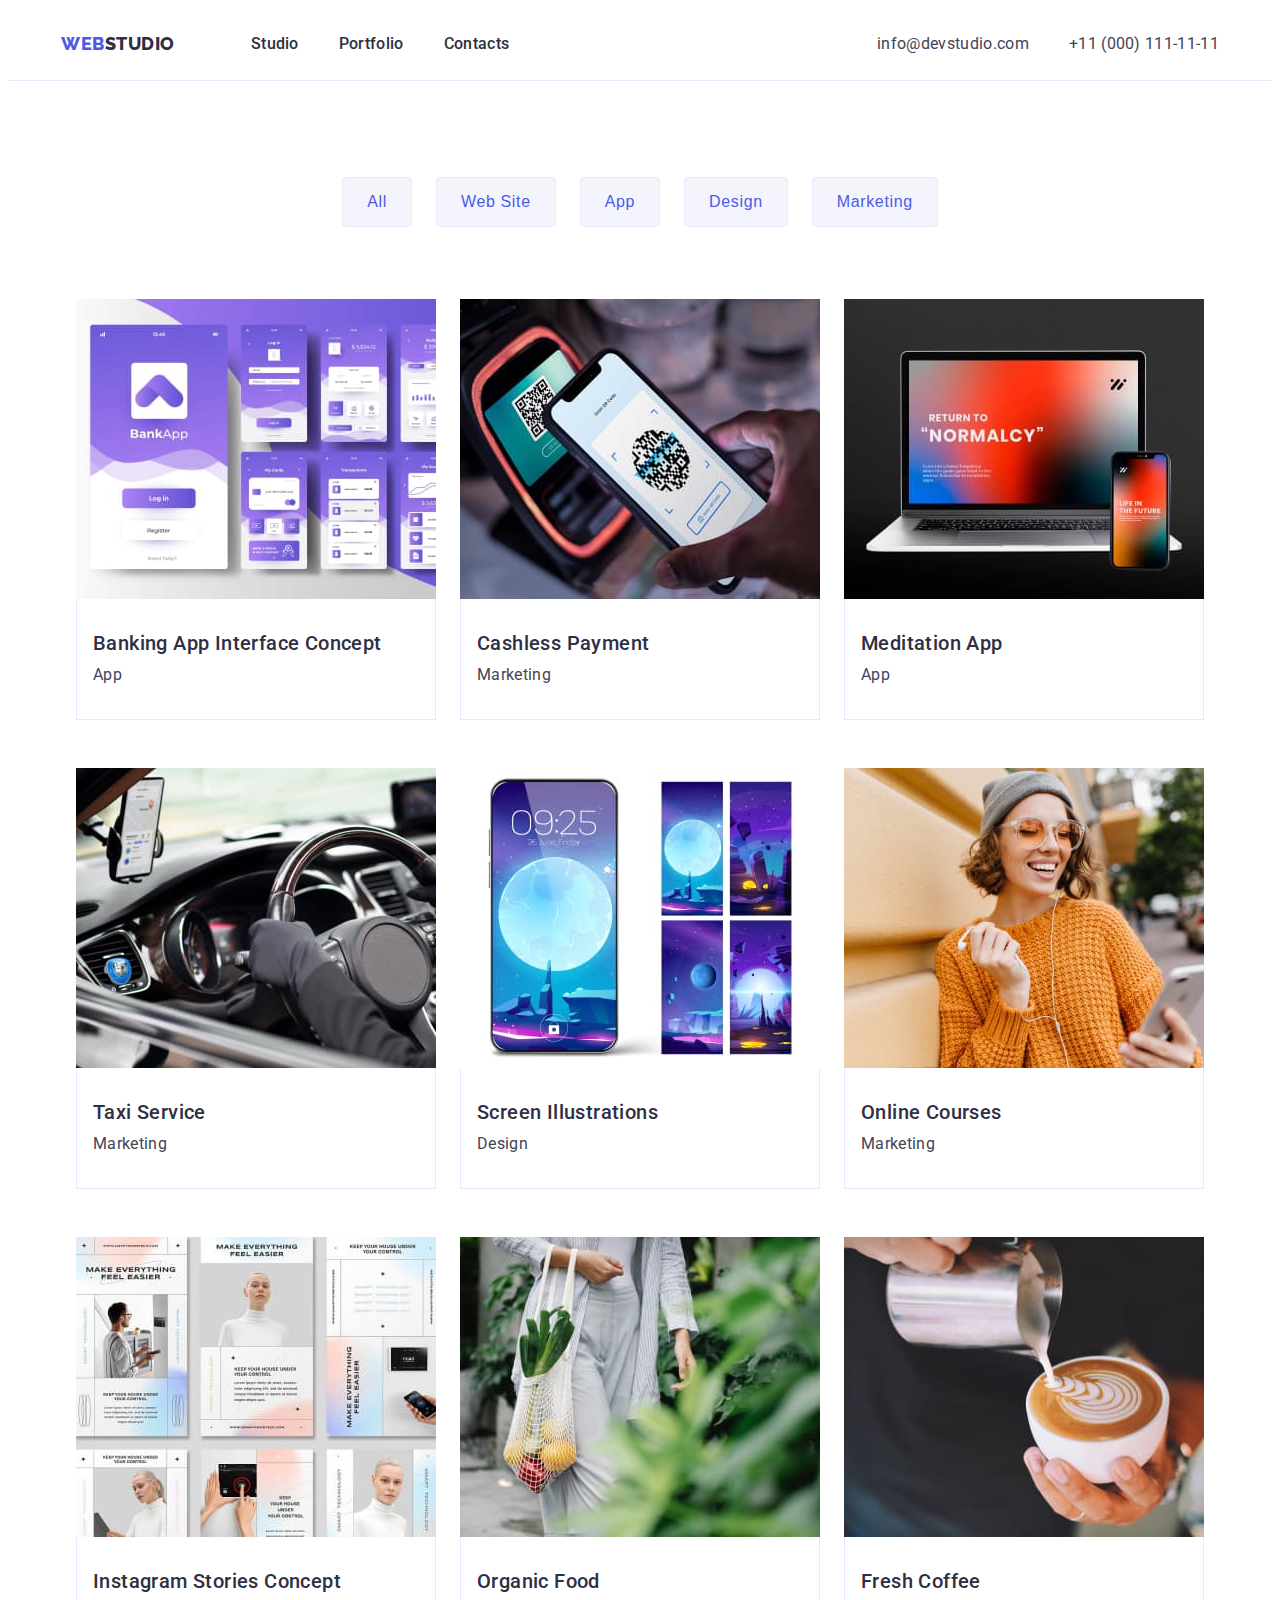
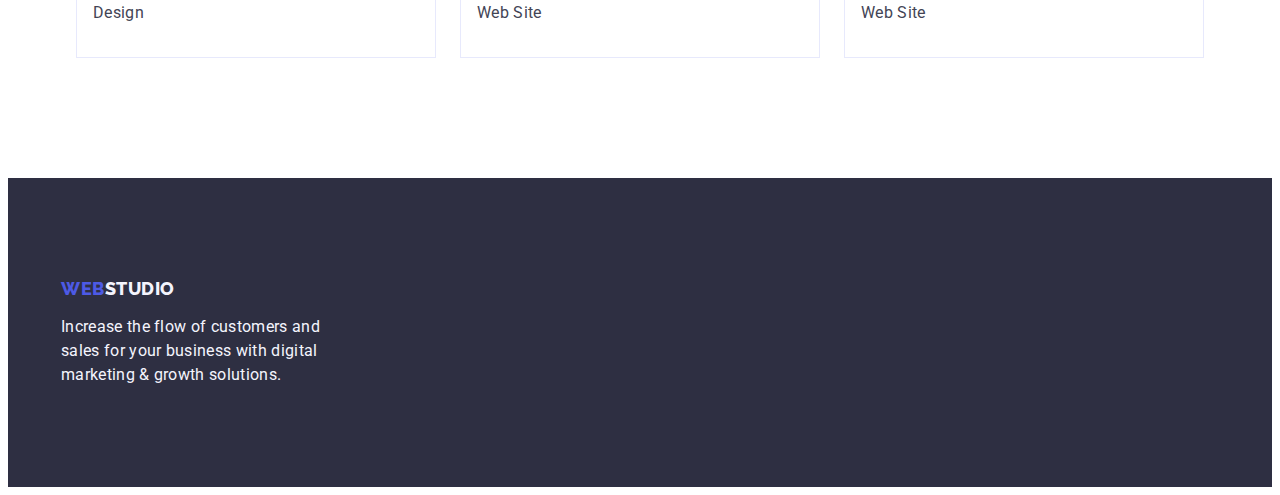
==== portfolio.html @ 00704b88 "Initial commit" ====
<!DOCTYPE html>
<html lang="en">
  <head>
    <meta charset="UTF-8" />
    <meta http-equiv="X-UA-Compatible" content="IE=edge" />
    <meta name="viewport" content="width=device-width, initial-scale=1.0" />
    <title>Portfolio</title>
    <link rel="preconnect" href="https://fonts.googleapis.com" />
    <link rel="preconnect" href="https://fonts.gstatic.com" crossorigin />
    <link
      href="https://fonts.googleapis.com/css2?family=Raleway:wght@800&family=Roboto:wght@400;500;700;900&display=swap"
      rel="stylesheet"
    />
    <link
      rel="stylesheet"
      href="https://cdnjs.cloudflare.com/ajax/libs/modern-normalize/1.1.0/modern-normalize.min.css"
      integrity="sha512-wpPYUAdjBVSE4KJnH1VR1HeZfpl1ub8YT/NKx4PuQ5NmX2tKuGu6U/JRp5y+Y8XG2tV+wKQpNHVUX03MfMFn9Q=="
      crossorigin="anonymous"
      referrerpolicy="no-referrer"
    />
    <link rel="stylesheet" href="./css/styles.css" />
  </head>
  <body>
    <!-- Header -->
    <header class="header">
      <div class="header-container container">
        <nav class="nav">
          <a href="./index.html" class="header-logo logo link"
            >Web<span class="header-studio">Studio</span></a
          >

          <ul class="list nav-list">
            <li class="nav-item"><a href="./index.html" class="link nav-link">Studio</a></li>
            <li class="nav-item"><a href="./portfolio.html" class="link nav-link">Portfolio</a></li>
            <li class="nav-item"><a href="" class="link nav-link">Contacts</a></li>
          </ul>
        </nav>
        <address class="address">
          <ul class="list address-list">
            <li class="address-item">
              <a href="mailto:info@devstudio.com" class="link address-link">info@devstudio.com</a>
            </li>
            <li class="address-item">
              <a href="tel:+110001111111" class="link address-link">+11 (000) 111-11-11</a>
            </li>
          </ul>
        </address>
      </div>
    </header>
    <!-- Main -->
    <main>
      <section class="portfolio">
        <div class="container">
          <h1 class="portfolio-title" hidden>Gallery</h1>
          <!-- Filter -->
          <ul class="list filter-list">
            <li class="filter-item">
              <button type="button" class="btn filter-btn">All</button>
            </li>
            <li class="filter-item">
              <button type="button" class="btn filter-btn">Web Site</button>
            </li>
            <li class="filter-item"><button type="button" class="btn filter-btn">App</button></li>
            <li class="filter-item">
              <button type="button" class="btn filter-btn">Design</button>
            </li>
            <li class="filter-item">
              <button type="button" class="btn filter-btn">Marketing</button>
            </li>
          </ul>
          <!-- Portfolio -->
          <ul class="list portfolio-list">
            <li class="portfolio-item">
              <a href="" class="link portfolio-link">
                <img
                  src="./images/banking-app.jpg"
                  alt="Banking app interface "
                  class="portfolio-pic"
                />
                <div class="portfolio-content">
                  <h2 class="subtitle portfolio-subtitle">Banking App Interface Concept</h2>
                  <p class="portfolio-text">App</p>
                </div>
              </a>
            </li>
            <li class="portfolio-item">
              <a href="" class="link portfolio-link">
                <img
                  src="./images/cashless-payment.jpg"
                  alt="Cashless payment via QR-code"
                  class="portfolio-pic"
                />
                <div class="portfolio-content">
                  <h2 class="subtitle portfolio-subtitle">Cashless Payment</h2>
                  <p class="portfolio-text">Marketing</p>
                </div>
              </a>
            </li>
            <li class="portfolio-item">
              <a href="" class="link portfolio-link">
                <img
                  src="./images/meditation-app.jpg"
                  alt="Laptop and phone"
                  class="portfolio-pic"
                />
                <div class="portfolio-content">
                  <h2 class="subtitle portfolio-subtitle">Meditation App</h2>
                  <p class="portfolio-text">App</p>
                </div>
              </a>
            </li>
            <li class="portfolio-item">
              <a href="" class="link portfolio-link">
                <img
                  src="./images/taxi-service.jpeg"
                  alt="taxu driver holding the wheel"
                  class="portfolio-pic"
                />
                <div class="portfolio-content">
                  <h2 class="subtitle portfolio-subtitle">Taxi Service</h2>
                  <p class="portfolio-text">Marketing</p>
                </div>
              </a>
            </li>
            <li class="portfolio-item">
              <a href="" class="link portfolio-link">
                <img
                  src="./images/screen-illustrations.jpg"
                  alt="Screen with different wallpapers"
                  class="portfolio-pic"
                />
                <div class="portfolio-content">
                  <h2 class="subtitle portfolio-subtitle">Screen Illustrations</h2>
                  <p class="portfolio-text">Design</p>
                </div>
              </a>
            </li>
            <li class="portfolio-item">
              <a href="" class="link portfolio-link">
                <img
                  src="./images/online-courses.jpg"
                  alt="Girl smiling and holding  headphones with a phone"
                  class="portfolio-pic"
                />
                <div class="portfolio-content">
                  <h2 class="subtitle portfolio-subtitle">Online Courses</h2>
                  <p class="portfolio-text">Marketing</p>
                </div>
              </a>
            </li>
            <li class="portfolio-item">
              <a href="" class="link portfolio-link">
                <img
                  src="./images/instagram-stories.jpg"
                  alt="Tamplates with Instagram pages"
                  class="portfolio-pic"
                />
                <div class="portfolio-content">
                  <h2 class="subtitle portfolio-subtitle">Instagram Stories Concept</h2>
                  <p class="portfolio-text">Design</p>
                </div>
              </a>
            </li>
            <li class="portfolio-item">
              <a href="" class="link portfolio-link">
                <img
                  src="./images/organic-food.jpg"
                  alt="Girl carrying bag with vegetables and fruits"
                  class="portfolio-pic"
                />
                <div class="portfolio-content">
                  <h2 class="subtitle portfolio-subtitle">Organic Food</h2>
                  <p class="portfolio-text">Web Site</p>
                </div>
              </a>
            </li>
            <li class="portfolio-item">
              <a href="" class="link portfolio-link">
                <img src="./images/fresh-coffee.jpg" alt="Cappuchino" class="portfolio-pic" />
                <div class="portfolio-content">
                  <h2 class="subtitle portfolio-subtitle">Fresh Coffee</h2>
                  <p class="portfolio-text">Web Site</p>
                </div>
              </a>
            </li>
          </ul>
        </div>
      </section>
    </main>
    <!-- Footer -->
    <footer class="footer">
      <div class="container">
        <a href="./index.html" class="footer-logo logo link"
          >Web<span class="footer-studio">Studio</span></a
        >
        <p class="footer-text">
          Increase the flow of customers and sales for your business with digital marketing & growth
          solutions.
        </p>
      </div>
    </footer>
  </body>
</html>
---- css/styles.css ----
/* Body text color #434455 */
/* Secondaty text color #2E2F42 */
/* Link color #434455 */
/* Footer text color #F4F4FD */
/* Accent color #4D5AE5 */

/* Bgc hero-footer #2E2F42; */
/* White btn-bcg  #FFFFFF; */
/* Team bgc #F4F4FD; */

/* Portfolio filer text #4D5AE5 */
/* Portfolio filter bgc active #404BBF */
/* Portfolio filter bgc #E7E9FC */

/* Padding left-rigth 40px */

:root {
  --body-text: #434455;
  --secondary-text: #2e2f42;
  --accent-colour: #4d5ae5;
  --link: #434455;
  --hover-focus-link: #404bbf;
  --footer-text: #f4f4fd;
  --white-color: #ffffff;
  --primary-btn-bcg: #404bbf;
  --hero-footer-bgc: #2e2f42;
  --main-letter-spacing: 0.02em;
  --main-line-height: 1.5;
  --desctop-padding: 40px;
}
body {
  font-family: 'Roboto', sans-serif;
  line-height: var(--main-line-height);
  letter-spacing: var(--main-letter-spacing);
  color: var(--body-text);
  background-color: var(--white-color);
}
h1,
h2,
h3,
h4,
h5,
h6,
p {
  margin-top: 0;
  margin-bottom: 0;
}
img {
  display: block;
}
ul,
ol {
  padding: 0;
  margin: 0;
  list-style: none;
}
.link {
  text-decoration: none;
}
.subtitle {
  font-weight: 500;
  font-size: 20px;
  line-height: 1.2;
  letter-spacing: 0.02em;

  color: var(--secondary-text);
}
.section {
  padding-top: 120px;
  padding-bottom: 120px;
}
.container {
  width: 1158px;
  margin-right: auto;
  margin-left: auto;
  padding-right: 15px;
  padding-left: 15px;
}
/* Header */
.header {
  border-bottom: 1px solid #e7e9fc;
}
.header-container {
  display: flex;
  align-items: center;
}
/* Logo */
.logo {
  font-family: 'Raleway', sans-serif;
  font-weight: 800;
  font-size: 18px;
  line-height: 1.17;
  letter-spacing: 0.03em;
  text-transform: uppercase;

  color: var(--accent-colour);
}
.header-logo {
  margin-right: 76px;
}
.header-studio {
  color: var(--secondary-text);
}

/* Nav */
.nav {
  display: flex;
  align-items: center;
}
.nav-list {
  display: flex;
  gap: 40px;
}

.nav-link {
  display: inline-block;
  padding-top: 24px;
  padding-bottom: 24px;
  font-weight: 500;
  color: var(--secondary-text);
}

.nav-item .nav-link:hover,
.nav-item .nav-link:focus {
  color: var(--hover-focus-link);
}
.address {
  margin-left: auto;
}

.address-list {
  display: flex;
  gap: 40px;
}
.address-link {
  font-style: normal;
  color: var(--link);
}

.address-link:hover,
.address-link:focus {
  color: var(--hover-focus-link);
}

/* Index */
/* Hero */
.hero {
  padding-top: 188px;
  padding-bottom: 188px;

  text-align: center;
  background-color: var(--hero-footer-bgc);
}
.hero-title {
  max-width: 496px;
  margin: 0 auto;
  margin-bottom: 48px;

  font-size: 56px;
  line-height: 1.07;
  letter-spacing: 0.02em;
  text-align: center;

  color: var(--white-color);
}
.hero-btn {
  display: block;
  height: 56px;
  min-width: 169px;
  margin: 0 auto;
  padding: 16px 32px;

  font-weight: 500;
  letter-spacing: 0.04em;
  border-radius: 4px;
  color: var(--white-color);
  background-color: var(--accent-colour);
  border: none;
  cursor: pointer;
  box-shadow: 0px 4px 4px rgba(0, 0, 0, 0.15);
}
.hero-btn:hover,
.hero-btn:focus {
  background-color: var(--hover-focus-link);
}
/* Feature */

.features-list {
  display: flex;
}
.features-item {
  width: calc((100%-72px) / 4);
  margin-right: 24px;
}
.features-item:last-child {
  margin-right: 0;
}

.features-subtitle {
  margin-bottom: 8px;
  color: var(--secondary-text);
}
/* Gallery */
.gallery {
  padding-top: 0px;
}
.gallery-title {
  margin-bottom: 72px;

  font-size: 36px;
  line-height: 1.11;
  text-align: center;
  letter-spacing: 0.02em;
  text-transform: capitalize;

  color: var(--secondary-text);
}
.gallery-list {
  display: flex;
}
.gallery-item {
  width: calc((100%-48pc) / 3);
  margin-right: 24px;
}
.gallery-item:last-child {
  margin-right: 0;
}

/* Team */
.team {
  background-color: var(--footer-text);
}
.team-title {
  margin-bottom: 72px;

  font-size: 36px;
  line-height: 1.11;
  text-align: center;
  letter-spacing: 0.02em;
  text-transform: capitalize;

  color: var(--secondary-text);
}
.team-list {
  display: flex;
}
.team-item {
  width: calc((100%-72px) / 4);
  margin-right: 24px;

  text-align: center;

  background-color: var(--white-color);
  box-shadow: 0px 1px 6px rgba(46, 47, 66, 0.08), 0px 1px 1px rgba(46, 47, 66, 0.16),
    0px 2px 1px rgba(46, 47, 66, 0.08);
  border-radius: 0px 0px 4px 4px;
}
.team-item:last-child {
  margin-right: 0;
}

.team-content {
  padding: 32px 16px;
}
.team-subtitle {
  margin-bottom: 8px;
}
/* Portfolio */
.portfolio {
  padding-top: 96px;
  padding-bottom: 120px;
}
/* Filter */
.filter-list {
  display: flex;
  justify-content: center;
  gap: 24px;
  margin-bottom: 72px;
}

.btn {
  padding: 12px 24px;

  font-weight: 500;
  font-size: 16px;
  line-height: 1.5;
  text-align: center;
  letter-spacing: 0.04em;
  border: 1px solid #e7e9fc;
  border-radius: 4px;

  cursor: pointer;
}
.filter-btn {
  color: var(--accent-colour);
  background-color: var(--footer-text);
}
.filter-btn:hover,
.filter-btn:focus {
  color: var(--white-color);
  background-color: var(--hover-focus-link);
  border: 1px solid transparent;
}

/* Portfolio */
.portfolio-list {
  display: flex;
  flex-wrap: wrap;
  justify-content: center;
  row-gap: 48px;
}
.portfolio-item {
  margin-right: 24px;
}
.portfolio-item:nth-child(3n) {
  margin-right: 0;
}

.portfolio-content {
  padding: 32px 16px;
  border: 1px solid #e7e9fc;
  border-top: none;
}
.portfolio-subtitle {
  margin-bottom: 8px;
  color: var(--secondary-text);
}
.portfolio-text {
  color: var(--body-text);
}
/* Footer */
.footer {
  padding: 100px 0;
  background-color: var(--hero-footer-bgc);
}
.footer-logo {
  display: inline-block;
  margin-bottom: 16px;
}

.footer-studio {
  color: var(--footer-text);
}
.footer-text {
  width: 264px;

  color: var(--footer-text);
}
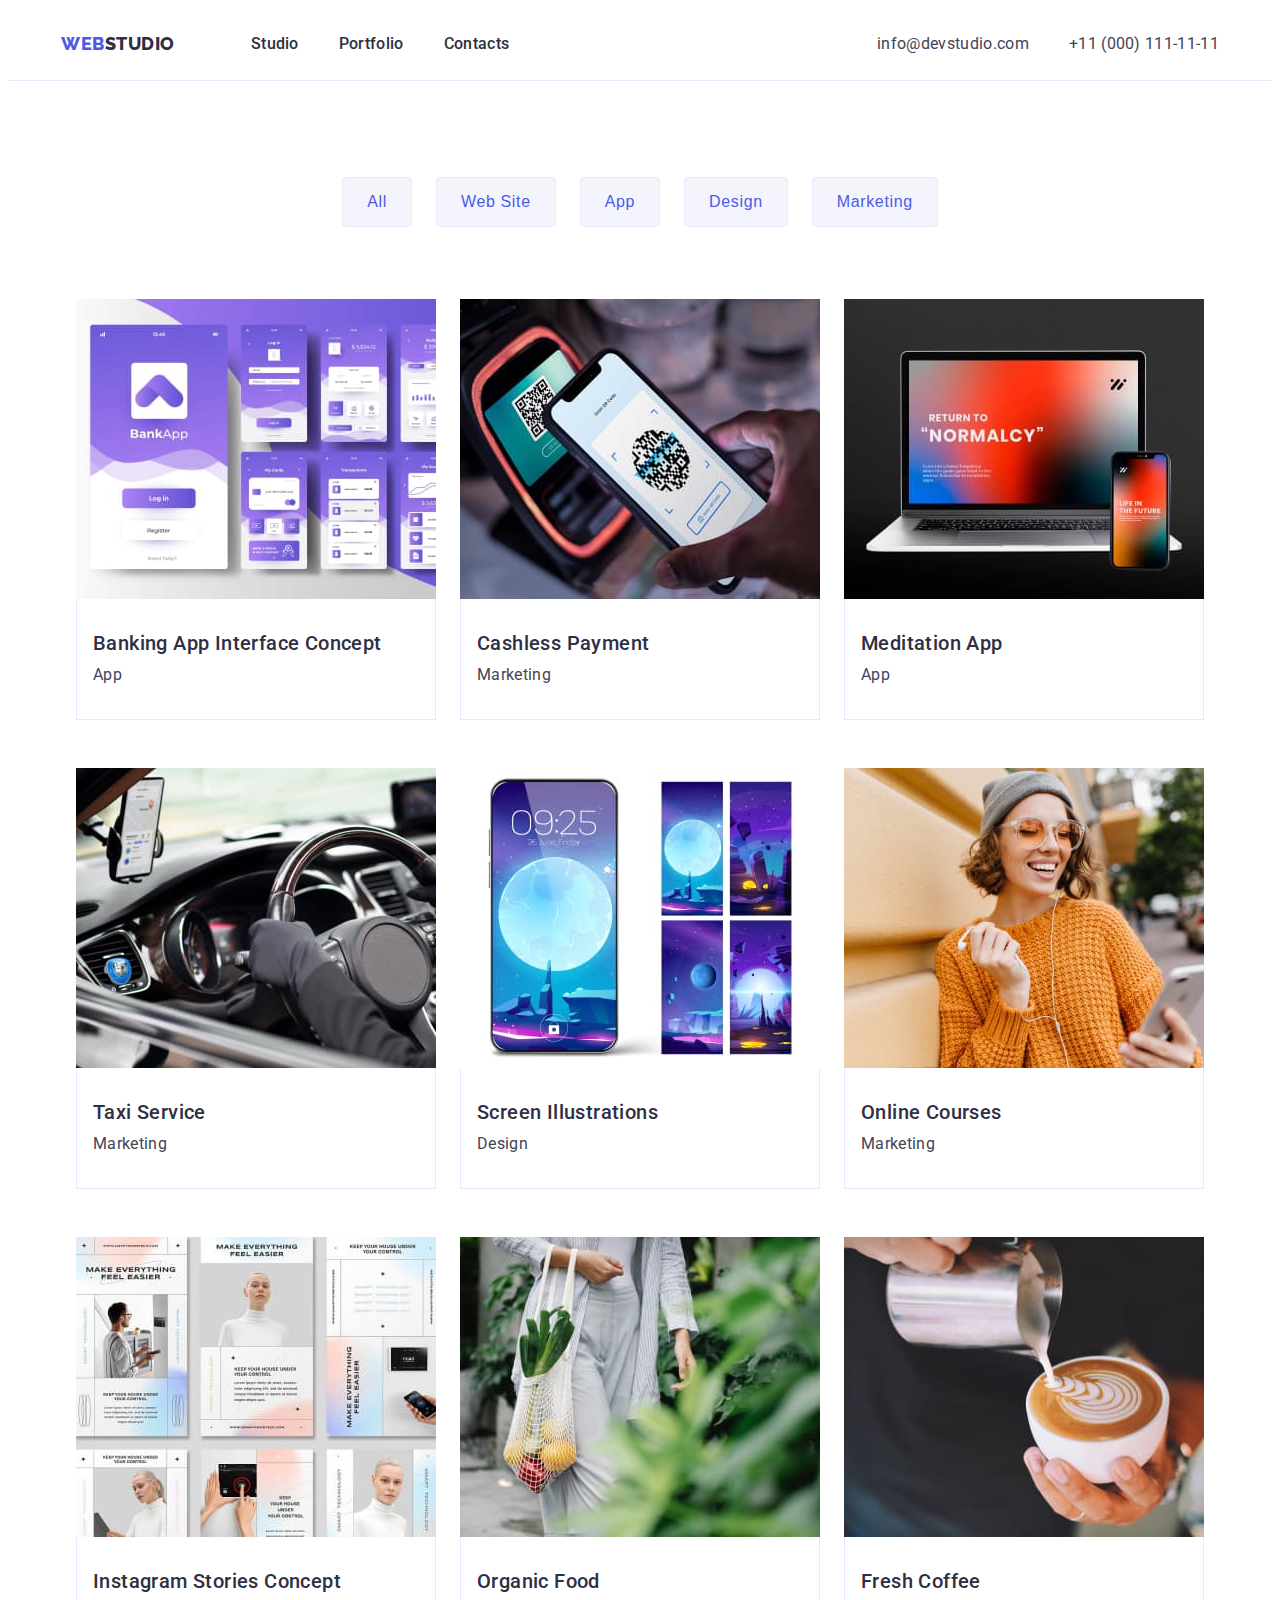
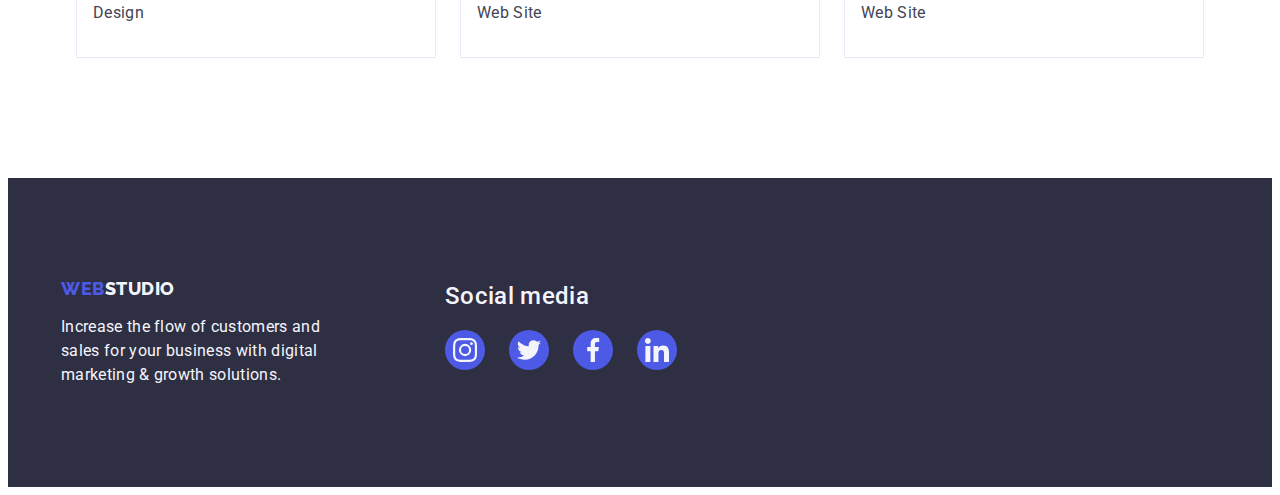
==== commit 73658055: "add svg" ====
--- a/portfolio.html
+++ b/portfolio.html
@@ -30,9 +30,13 @@
           >
 
           <ul class="list nav-list">
-            <li class="nav-item"><a href="./index.html" class="link nav-link">Studio</a></li>
-            <li class="nav-item"><a href="./portfolio.html" class="link nav-link">Portfolio</a></li>
-            <li class="nav-item"><a href="" class="link nav-link">Contacts</a></li>
+            <li class="nav-item">
+              <a href="./index.html" class="link nav-link" target="_blank">Studio</a>
+            </li>
+            <li class="nav-item">
+              <a href="./portfolio.html" class="link nav-link" target="_blank">Portfolio</a>
+            </li>
+            <li class="nav-item"><a href="" class="link nav-link" target="_blank">Contacts</a></li>
           </ul>
         </nav>
         <address class="address">
@@ -190,13 +194,50 @@
     <!-- Footer -->
     <footer class="footer">
       <div class="container">
-        <a href="./index.html" class="footer-logo logo link"
-          >Web<span class="footer-studio">Studio</span></a
-        >
-        <p class="footer-text">
-          Increase the flow of customers and sales for your business with digital marketing & growth
-          solutions.
-        </p>
+        <div class="thumb">
+          <div class="thumb-logo">
+            <a href="./index.html" class="footer-logo logo link"
+              >Web<span class="footer-studio">Studio</span></a
+            >
+            <p class="footer-text">
+              Increase the flow of customers and sales for your business with digital marketing &
+              growth solutions.
+            </p>
+          </div>
+          <div class="thumb-socials">
+            <h2 class="footer-title">Social media</h2>
+            <ul class="socials">
+              <li class="socials-item">
+                <a href="https://www.instagram.com/" class="socials-link">
+                  <svg class="socials-icon" width="24" height="24">
+                    <use href="./images/sprite.svg#instagram"></use>
+                  </svg>
+                </a>
+              </li>
+              <li class="socials-item">
+                <a href="https://twitter.com/" class="socials-link">
+                  <svg class="socials-icon" width="24" height="24">
+                    <use href="./images/sprite.svg#twitter"></use>
+                  </svg>
+                </a>
+              </li>
+              <li class="socials-item">
+                <a href="https://www.facebook.com/" class="socials-link">
+                  <svg class="socials-icon" width="24" height="24">
+                    <use href="./images/sprite.svg#facebook"></use>
+                  </svg>
+                </a>
+              </li>
+              <li class="socials-item">
+                <a href="https://www.linkedin.com/" target="_blank" class="socials-link">
+                  <svg class="socials-icon" width="24" height="24">
+                    <use href="./images/sprite.svg#linkedin"></use>
+                  </svg>
+                </a>
+              </li>
+            </ul>
+          </div>
+        </div>
       </div>
     </footer>
   </body>
--- a/css/styles.css
+++ b/css/styles.css
@@ -11,8 +11,6 @@
 /* Portfolio filer text #4D5AE5 */
 /* Portfolio filter bgc active #404BBF */
 /* Portfolio filter bgc #E7E9FC */
-
-/* Padding left-rigth 40px */
 
 :root {
   --body-text: #434455;
@@ -26,7 +24,6 @@
   --hero-footer-bgc: #2e2f42;
   --main-letter-spacing: 0.02em;
   --main-line-height: 1.5;
-  --desctop-padding: 40px;
 }
 body {
   font-family: 'Roboto', sans-serif;
@@ -151,6 +148,18 @@
   text-align: center;
   background-color: var(--hero-footer-bgc);
 }
+.overlay {
+  max-width: 1440px;
+  height: 600px;
+  margin-left: auto;
+  margin-right: auto;
+  background-image: linear-gradient(to right, rgba(46, 47, 66, 0.7), rgba(46, 47, 66, 0.7)),
+    url(../images/hero.jpeg);
+  background-size: cover;
+  background-position: center;
+  background-repeat: no-repeat;
+  background-color: rgba(46, 47, 66, 0.7);
+}
 .hero-title {
   max-width: 496px;
   margin: 0 auto;
@@ -187,13 +196,19 @@
 
 .features-list {
   display: flex;
+  column-gap: 24px;
 }
 .features-item {
   width: calc((100%-72px) / 4);
-  margin-right: 24px;
-}
-.features-item:last-child {
-  margin-right: 0;
+}
+.features-thumb {
+  display: flex;
+  justify-content: center;
+  padding-top: 24px;
+  padding-bottom: 24px;
+  margin-bottom: 8px;
+  background-color: #f4f4fd;
+  border-radius: 4px;
 }
 
 .features-subtitle {
@@ -217,13 +232,10 @@
 }
 .gallery-list {
   display: flex;
+  column-gap: 24px;
 }
 .gallery-item {
-  width: calc((100%-48pc) / 3);
-  margin-right: 24px;
-}
-.gallery-item:last-child {
-  margin-right: 0;
+  width: calc((100%-48px) / 3);
 }
 
 /* Team */
@@ -243,10 +255,10 @@
 }
 .team-list {
   display: flex;
+  column-gap: 24px;
 }
 .team-item {
   width: calc((100%-72px) / 4);
-  margin-right: 24px;
 
   text-align: center;
 
@@ -255,9 +267,6 @@
     0px 2px 1px rgba(46, 47, 66, 0.08);
   border-radius: 0px 0px 4px 4px;
 }
-.team-item:last-child {
-  margin-right: 0;
-}
 
 .team-content {
   padding: 32px 16px;
@@ -265,6 +274,63 @@
 .team-subtitle {
   margin-bottom: 8px;
 }
+.team-text {
+  margin-bottom: 8px;
+}
+
+/* Socials */
+
+.socials {
+  display: flex;
+  justify-content: center;
+  column-gap: 24px;
+}
+.socials-link {
+  display: flex;
+  align-items: center;
+  justify-content: center;
+  width: 40px;
+  height: 40px;
+  color: var(--white-color);
+  background-color: var(--accent-colour);
+  border-radius: 50%;
+}
+.socials-link:hover,
+.socials-link:focus {
+  background-color: var(--hover-focus-link);
+}
+.socials-icon {
+  fill: currentColor;
+}
+/* Customers */
+.customers-title {
+  margin-bottom: 72px;
+
+  font-size: 36px;
+  line-height: 1.11;
+  text-align: center;
+  letter-spacing: 0.02em;
+  text-transform: capitalize;
+
+  color: var(--secondary-text);
+}
+.customers-list {
+  display: flex;
+  justify-content: center;
+  column-gap: 24px;
+}
+.customers-item {
+  border: 1px solid #8e8f99;
+  border-radius: 4px;
+}
+.customers-link {
+  display: block;
+  padding: 16px 32px;
+}
+.customers-icon {
+  fill: currentColor;
+}
+
 /* Portfolio */
 .portfolio {
   padding-top: 96px;
@@ -308,12 +374,10 @@
   flex-wrap: wrap;
   justify-content: center;
   row-gap: 48px;
+  column-gap: 24px;
 }
 .portfolio-item {
-  margin-right: 24px;
-}
-.portfolio-item:nth-child(3n) {
-  margin-right: 0;
+  width: calc((100%- 48px) / 3);
 }
 
 .portfolio-content {
@@ -333,6 +397,12 @@
   padding: 100px 0;
   background-color: var(--hero-footer-bgc);
 }
+.thumb {
+  display: flex;
+}
+.thumb-logo {
+  margin-right: 120px;
+}
 .footer-logo {
   display: inline-block;
   margin-bottom: 16px;
@@ -346,3 +416,8 @@
 
   color: var(--footer-text);
 }
+.footer-title {
+  font-weight: 500;
+  margin-bottom: 16px;
+  color: var(--footer-text);
+}
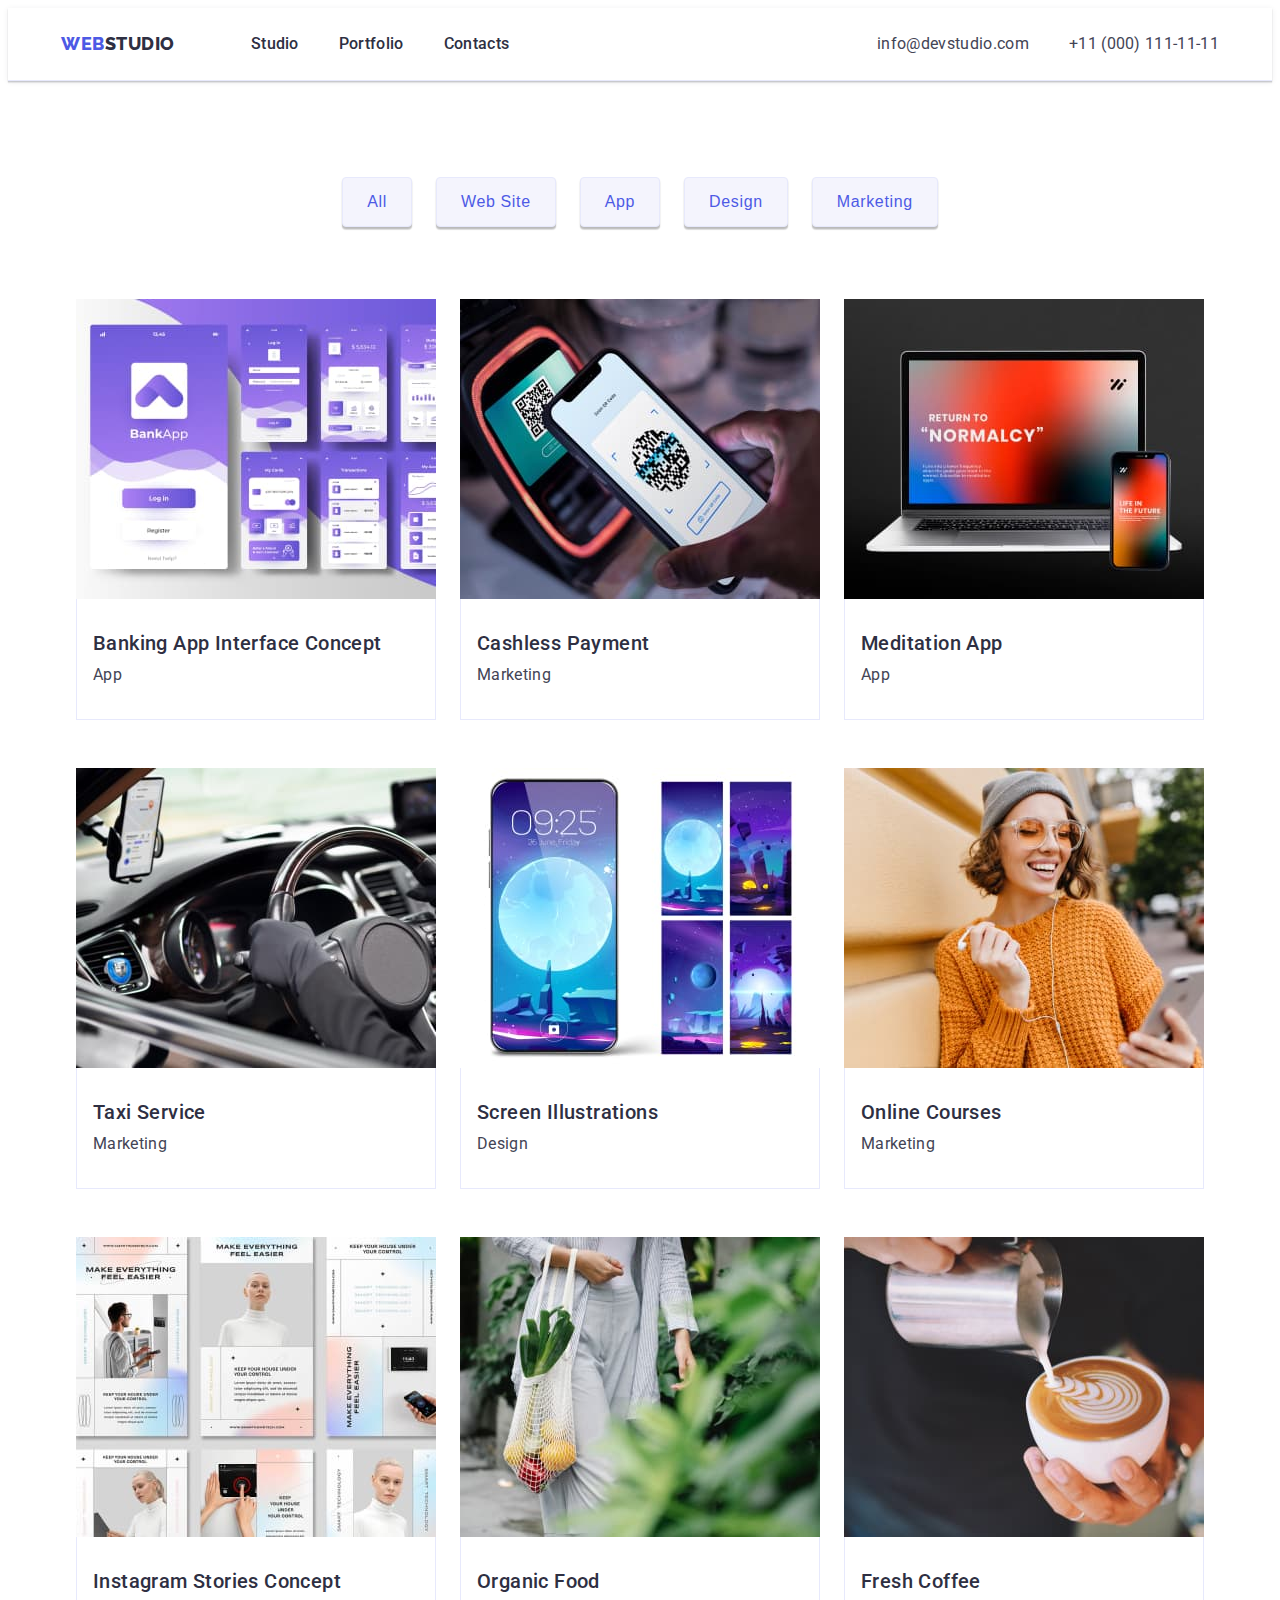
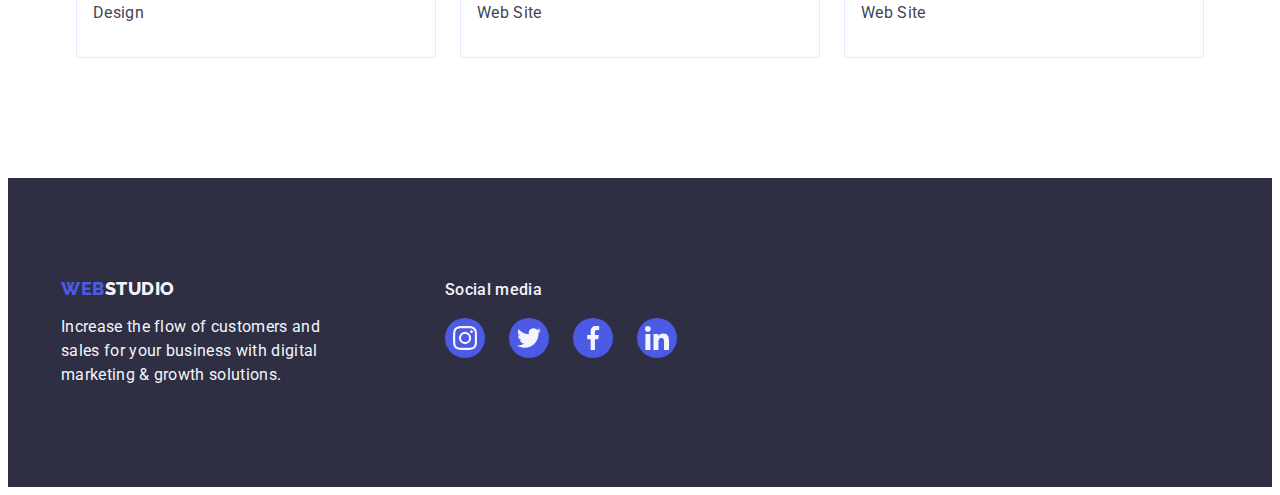
==== commit 699110cb: "add shadows" ====
--- a/portfolio.html
+++ b/portfolio.html
@@ -193,50 +193,48 @@
     </main>
     <!-- Footer -->
     <footer class="footer">
-      <div class="container">
-        <div class="thumb">
-          <div class="thumb-logo">
-            <a href="./index.html" class="footer-logo logo link"
-              >Web<span class="footer-studio">Studio</span></a
-            >
-            <p class="footer-text">
-              Increase the flow of customers and sales for your business with digital marketing &
-              growth solutions.
-            </p>
-          </div>
-          <div class="thumb-socials">
-            <h2 class="footer-title">Social media</h2>
-            <ul class="socials">
-              <li class="socials-item">
-                <a href="https://www.instagram.com/" class="socials-link">
-                  <svg class="socials-icon" width="24" height="24">
-                    <use href="./images/sprite.svg#instagram"></use>
-                  </svg>
-                </a>
-              </li>
-              <li class="socials-item">
-                <a href="https://twitter.com/" class="socials-link">
-                  <svg class="socials-icon" width="24" height="24">
-                    <use href="./images/sprite.svg#twitter"></use>
-                  </svg>
-                </a>
-              </li>
-              <li class="socials-item">
-                <a href="https://www.facebook.com/" class="socials-link">
-                  <svg class="socials-icon" width="24" height="24">
-                    <use href="./images/sprite.svg#facebook"></use>
-                  </svg>
-                </a>
-              </li>
-              <li class="socials-item">
-                <a href="https://www.linkedin.com/" target="_blank" class="socials-link">
-                  <svg class="socials-icon" width="24" height="24">
-                    <use href="./images/sprite.svg#linkedin"></use>
-                  </svg>
-                </a>
-              </li>
-            </ul>
-          </div>
+      <div class="container thumb">
+        <div class="thumb-logo">
+          <a href="./index.html" class="footer-logo logo link"
+            >Web<span class="footer-studio">Studio</span></a
+          >
+          <p class="footer-text">
+            Increase the flow of customers and sales for your business with digital marketing &
+            growth solutions.
+          </p>
+        </div>
+        <div class="thumb-socials">
+          <p class="footer-title">Social media</p>
+          <ul class="socials">
+            <li class="socials-item">
+              <a href="https://www.instagram.com/" class="socials-link">
+                <svg class="socials-icon" width="24" height="24">
+                  <use href="./images/icons.svg#instagram"></use>
+                </svg>
+              </a>
+            </li>
+            <li class="socials-item">
+              <a href="https://twitter.com/" class="socials-link">
+                <svg class="socials-icon" width="24" height="24">
+                  <use href="./images/icons.svg#twitter"></use>
+                </svg>
+              </a>
+            </li>
+            <li class="socials-item">
+              <a href="https://www.facebook.com/" class="socials-link">
+                <svg class="socials-icon" width="24" height="24">
+                  <use href="./images/icons.svg#facebook"></use>
+                </svg>
+              </a>
+            </li>
+            <li class="socials-item">
+              <a href="https://www.linkedin.com/" target="_blank" class="socials-link">
+                <svg class="socials-icon" width="24" height="24">
+                  <use href="./images/icons.svg#linkedin"></use>
+                </svg>
+              </a>
+            </li>
+          </ul>
         </div>
       </div>
     </footer>
--- a/css/styles.css
+++ b/css/styles.css
@@ -76,6 +76,8 @@
 /* Header */
 .header {
   border-bottom: 1px solid #e7e9fc;
+  box-shadow: 0px 2px 1px rgba(46, 47, 66, 0.08), 0px 1px 1px rgba(46, 47, 66, 0.16),
+    0px 1px 6px rgba(46, 47, 66, 0.08);
 }
 .header-container {
   display: flex;
@@ -153,7 +155,7 @@
   height: 600px;
   margin-left: auto;
   margin-right: auto;
-  background-image: linear-gradient(to right, rgba(46, 47, 66, 0.7), rgba(46, 47, 66, 0.7)),
+  background-image: linear-gradient(rgba(46, 47, 66, 0.7), rgba(46, 47, 66, 0.7)),
     url(../images/hero.jpeg);
   background-size: cover;
   background-position: center;
@@ -196,6 +198,7 @@
 
 .features-list {
   display: flex;
+  align-items: center;
   column-gap: 24px;
 }
 .features-item {
@@ -269,7 +272,7 @@
 }
 
 .team-content {
-  padding: 32px 16px;
+  padding: 32px 0;
 }
 .team-subtitle {
   margin-bottom: 8px;
@@ -283,7 +286,7 @@
 .socials {
   display: flex;
   justify-content: center;
-  column-gap: 24px;
+  gap: 24px;
 }
 .socials-link {
   display: flex;
@@ -291,7 +294,7 @@
   justify-content: center;
   width: 40px;
   height: 40px;
-  color: var(--white-color);
+  color: var(--footer-text);
   background-color: var(--accent-colour);
   border-radius: 50%;
 }
@@ -307,7 +310,7 @@
   margin-bottom: 72px;
 
   font-size: 36px;
-  line-height: 1.11;
+  line-height: 1.1;
   text-align: center;
   letter-spacing: 0.02em;
   text-transform: capitalize;
@@ -317,15 +320,27 @@
 .customers-list {
   display: flex;
   justify-content: center;
-  column-gap: 24px;
+  gap: 24px;
 }
 .customers-item {
+  width: calc((100% - 120px) / 6);
+  height: 88px;
+}
+.customers-link {
+  display: flex;
+  align-items: center;
+  justify-content: center;
+  width: 100%;
+  height: 100%;
+  padding: 16px 32px;
+  color: #8e8f99;
   border: 1px solid #8e8f99;
   border-radius: 4px;
 }
-.customers-link {
-  display: block;
-  padding: 16px 32px;
+.customers-link:hover,
+.customers-link:focus {
+  color: #404bbf;
+  border-color: #404bbf;
 }
 .customers-icon {
   fill: currentColor;
@@ -353,6 +368,8 @@
   text-align: center;
   letter-spacing: 0.04em;
   border: 1px solid #e7e9fc;
+  box-shadow: 0px 3px 1px rgba(0, 0, 0, 0.1), 0px 2px 1px rgba(0, 0, 0, 0.08),
+    0px 2px 2px rgba(0, 0, 0, 0.12);
   border-radius: 4px;
 
   cursor: pointer;
@@ -379,6 +396,14 @@
 .portfolio-item {
   width: calc((100%- 48px) / 3);
 }
+.portfolio-link {
+  display: block;
+}
+.portfolio-link:hover,
+.portfolio-link:focus {
+  box-shadow: 0px 1px 6px rgba(46, 47, 66, 0.08), 0px 1px 1px rgba(46, 47, 66, 0.16),
+    0px 2px 1px rgba(46, 47, 66, 0.08);
+}
 
 .portfolio-content {
   padding: 32px 16px;
@@ -399,6 +424,7 @@
 }
 .thumb {
   display: flex;
+  align-items: baseline;
 }
 .thumb-logo {
   margin-right: 120px;
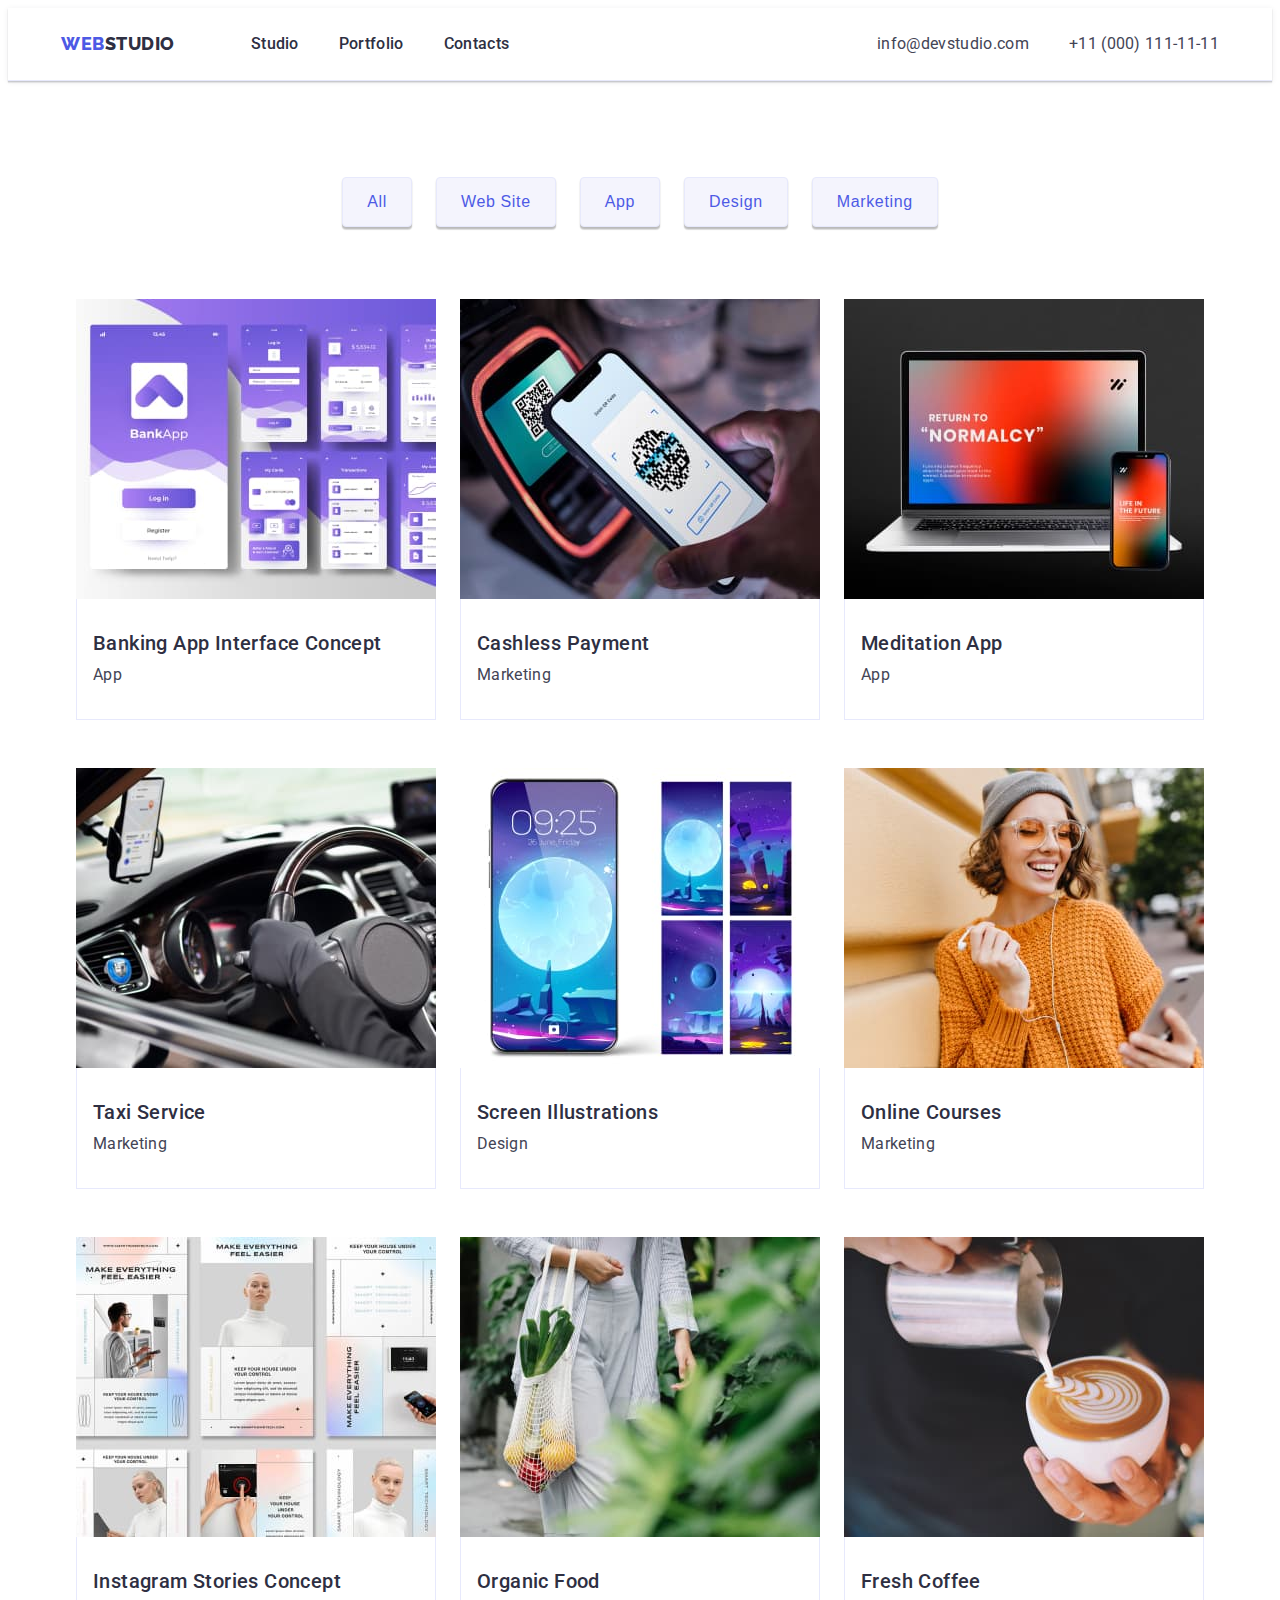
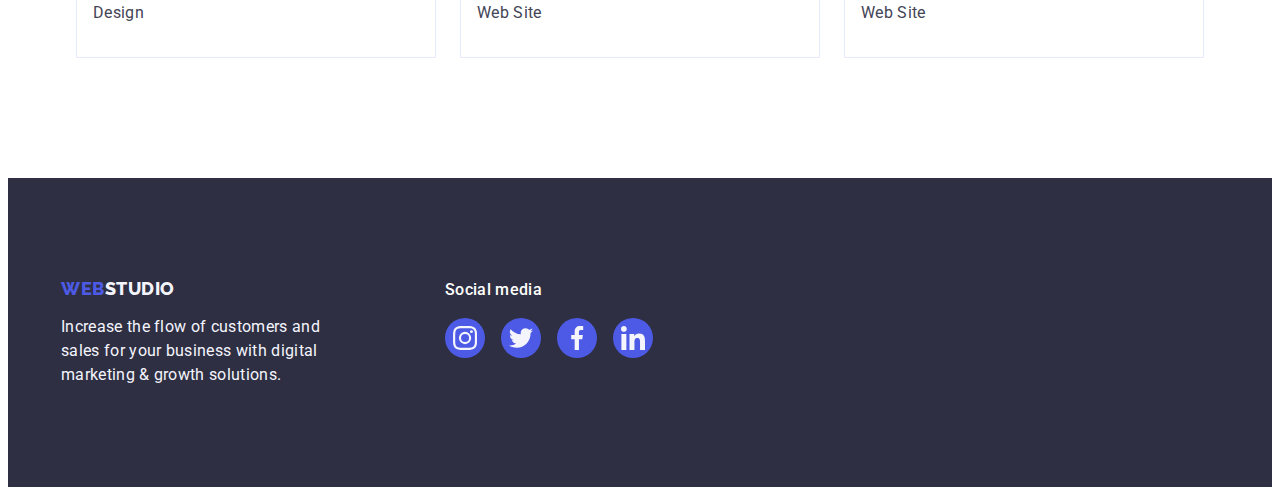
==== commit 47c114c9: "update footer" ====
--- a/portfolio.html
+++ b/portfolio.html
@@ -205,30 +205,34 @@
         </div>
         <div class="thumb-socials">
           <p class="footer-title">Social media</p>
-          <ul class="socials">
-            <li class="socials-item">
-              <a href="https://www.instagram.com/" class="socials-link">
+          <ul class="footer-socials">
+            <li class="socials-item">
+              <a href="https://www.instagram.com/" class="socials-link footer-socials--link">
                 <svg class="socials-icon" width="24" height="24">
                   <use href="./images/icons.svg#instagram"></use>
                 </svg>
               </a>
             </li>
             <li class="socials-item">
-              <a href="https://twitter.com/" class="socials-link">
+              <a href="https://twitter.com/" class="socials-link footer-socials--link">
                 <svg class="socials-icon" width="24" height="24">
                   <use href="./images/icons.svg#twitter"></use>
                 </svg>
               </a>
             </li>
             <li class="socials-item">
-              <a href="https://www.facebook.com/" class="socials-link">
+              <a href="https://www.facebook.com/" class="socials-link footer-socials--link">
                 <svg class="socials-icon" width="24" height="24">
                   <use href="./images/icons.svg#facebook"></use>
                 </svg>
               </a>
             </li>
             <li class="socials-item">
-              <a href="https://www.linkedin.com/" target="_blank" class="socials-link">
+              <a
+                href="https://www.linkedin.com/"
+                target="_blank"
+                class="socials-link footer-socials--link"
+              >
                 <svg class="socials-icon" width="24" height="24">
                   <use href="./images/icons.svg#linkedin"></use>
                 </svg>
--- a/css/styles.css
+++ b/css/styles.css
@@ -198,7 +198,6 @@
 
 .features-list {
   display: flex;
-  align-items: center;
   column-gap: 24px;
 }
 .features-item {
@@ -206,6 +205,7 @@
 }
 .features-thumb {
   display: flex;
+  align-items: center;
   justify-content: center;
   padding-top: 24px;
   padding-bottom: 24px;
@@ -288,6 +288,11 @@
   justify-content: center;
   gap: 24px;
 }
+.footer-socials {
+  display: flex;
+  justify-content: center;
+  gap: 16px;
+}
 .socials-link {
   display: flex;
   align-items: center;
@@ -301,6 +306,10 @@
 .socials-link:hover,
 .socials-link:focus {
   background-color: var(--hover-focus-link);
+}
+.footer-socials--link:hover,
+.footer-socials--link:focus {
+  background-color: #31d0aa;
 }
 .socials-icon {
   fill: currentColor;
@@ -445,5 +454,5 @@
 .footer-title {
   font-weight: 500;
   margin-bottom: 16px;
-  color: var(--footer-text);
-}
+  color: var(--white-color);
+}
